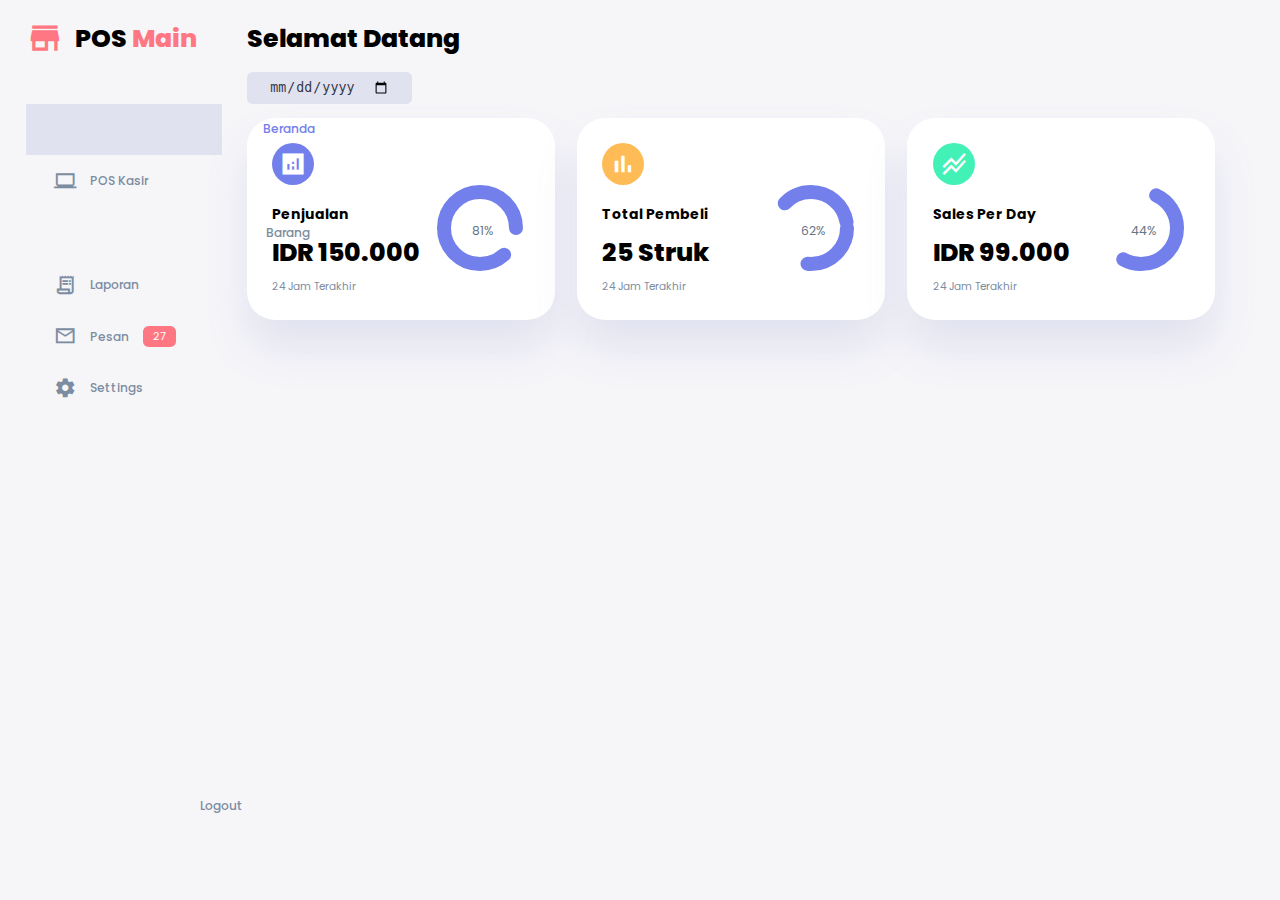
==== app/statics/index.html @ 7552d76f "Initial commit: Setting up basic web application structure" ====
<!DOCTYPE html>
<html lang="en">
<head>
  <meta charset="UTF-8">
  <meta name="viewport" content="width=device-width, initial-scale=1.0">
  <title>POS Main</title>
  
  <!-- MATERIAL CDN -->
  <link href="https://fonts.googleapis.com/icon?family=Material+Icons+Sharp" rel="stylesheet">
  <!-- STYLESHEET -->
  <link rel="stylesheet" href="style.css">
</head>
<body>
  <div class="container">
    <!------------------- ASIDE START ------------------->
    <aside>
      <div class="top">
        <div class="logo">
          <div class="logo-icon">
            <span class="material-icons-sharp">store</span>
          </div>
          <h1>POS <span class="danger">Main</span></h1>
        </div>
        <div class="close">
          <span class="material-icons-sharp">close</span>
        </div>
      </div>

      <div class="sidebar">
        <!--
        <a href="#">
          <span class="material-icons-sharp">person_outline</span>
          <h3>Customers</h3>
        </a>
        <a href="#">
          <span class="material-icons-sharp">insights</span>
          <h3>Analytics</h3>
        </a>
        <a href="#">
          <span class="material-icons-sharp">report_gmailerrorred</span>
          <h3>Reports</h3>
        </a>
        <a href="#">
          <span class="material-icons-sharp">add</span>
          <h3>Add Product</h3>
        </a>
        -->
        <a href="#" class="active">
          <span class="material-icons-sharp">grid_view</span>
          <h3>Beranda</h3>
        </a>
        <a href="#">
          <span class="material-icons-sharp">computer</span>
          <h3>POS Kasir</h3>
        </a>
        <a href="#">
          <span class="material-icons-sharp">inventory</span>
          <h3>Barang</h3>
        </a>
        <a href="#">
          <span class="material-icons-sharp">receipt_long</span>
          <h3>Laporan</h3>
        </a>
        <a href="#">
          <span class="material-icons-sharp">mail_outline</span>
          <h3>Pesan</h3>
          <span class="count">27</span>
        </a>
        <a href="#">
          <span class="material-icons-sharp">settings</span>
          <h3>Settings</h3>
        </a>
        <a href="#">
          <span class="material-icons-sharp">logout</span>
          <h3>Logout</h3>
        </a>
      </div>
    </aside>
    <!------------------- ASIDE END ------------------->
    <!------------------- MAIN START ------------------->
    <main>
      <h1>Selamat Datang</h1>

      <div class="date">
        <input type="date" name="" id="">
      </div>

      <div class="insights">
        <!------------------- SALES START ------------------->
        <div class="sales">
          <span class="material-icons-sharp">analytics</span>
          <div class="middle">
            <div class="left">
              <h3>Penjualan</h3>
              <h1>IDR 150.000</h1>
            </div>
            <div class="progress">
              <svg>
                <circle cx="38" cy="38" r="36"></circle>
              </svg>
              <div class="number">
                <p>81%</p>
              </div>
            </div>
          </div>
          <small class="text-muted">24 Jam Terakhir</small>
        </div>
        <!------------------- STRUK START ------------------->
        <div class="struk">
          <span class="material-icons-sharp">bar_chart</span>
          <div class="middle">
            <div class="left">
              <h3>Total Pembeli</h3>
              <h1>25 Struk</h1>
            </div>
            <div class="progress">
              <svg>
                <circle cx="38" cy="38" r="36"></circle>
              </svg>
              <div class="number">
                <p>62%</p>
              </div>
            </div>
          </div>
          <small class="text-muted">24 Jam Terakhir</small>
        </div>
        <!------------------- SPD START ------------------->
        <div class="spd">
          <span class="material-icons-sharp">stacked_line_chart</span>
          <div class="middle">
            <div class="left">
              <h3>Sales Per Day</h3>
              <h1>IDR 99.000</h1>
            </div>
            <div class="progress">
              <svg>
                <circle cx="38" cy="38" r="36"></circle>
              </svg>
              <div class="number">
                <p>44%</p>
              </div>
            </div>
          </div>
          <small class="text-muted">24 Jam Terakhir</small>
        </div>
      </div>
    </main>
    <!------------------- MAIN END ------------------->
  </div>
</body>
</html>
---- app/statics/style.css ----
@import url('https://fonts.googleapis.com/css2?family=Poppins:wght@300;400;500;600;700;800&display=swap');

/* ===================== ROOT VARIABLES ===================== */
:root {
  --color-primary: #7380ec;
  --color-danger: #ff7782;
  --color-success: #41f1b6;
  --color-warning: #ffbb55;
  --color-white: #fff;
  --color-info-dark: #7d8da1;
  --color-info-light: #dce1eb;
  --color-dark: #363949;
  --color-light: rgba(132, 139, 200, 0.18);
  --color-primary-variant: #111e88;
  --color-dark-variant: #677483;
  --color-background: #f6f6f9;

  --card-border-radius: 2rem;
  --border-radius-1: 0.4rem;
  --border-radius-2: 0.8rem;
  --border-radius-3: 1.2rem;

  --card-padding: 1.8rem;
  --padding-1: 1.2rem;

  --box-shadow: 0 2rem 3rem var(--color-light);
}

* {
  margin: 0;
  padding: 0;
  outline: 0;
  appearance: none;
  border: 0;
  text-decoration: none;
  list-style: none;
  box-sizing: border-box;
}

html {
  font-size: 14px;
}

body {
  width: 100vw;
  height: 100vh;
  font-family: poppins, sans-serif;
  font-size: 0.88rem;
  background: var(--color-background);
  user-select: none;
  overflow-x: hidden;
}

.container {
  display: grid;
  width: 96%;
  margin: 0 auto;
  gap: 1.8rem;
  grid-template-columns: 14rem auto 1rem;
}

a {
  color: var(--color-dark);
}

h1 {
  font-weight: 800;
  font-size: 1.8rem;
}

h2 {
  font-size: 1.4rem;
}

h3 {
  font-size: 0.87rem;
}

h4 {
  font-size: 0.8rem;
}

h5 {
  font-size: 0.77rem;
}

small {
  font-size: 0.75rem;
}

.profile-photo {
  width: 2.8rem;
  height: 2.8rem;
  border-radius: 50%;
  overflow: hidden;
}

.text-muted {
  color: var(--color-info-dark);
}

p {
  color: var(--color-dark-variant);
}

b {
  color: var(--color-dark);
}

.primary {
  color: var(--color-primary);
}

.danger {
  color: var(--color-danger);
}

.success {
  color: var(--color-success);
}

.warning {
  color: var(--color-warning);
}

/* ===================== ASIDE ===================== */
aside {
  height: 100vh;
}

aside .top {
  display: flex;
  align-items: center;
  justify-content: space-between;
  margin-top: 1.4rem;
}

aside .logo {
  display: flex;
  gap: 0.8rem;
}

aside .logo .logo-icon {
  color: var(--color-danger);
}

aside .logo .logo-icon .material-icons-sharp {
  font-size: 2.7rem;
}

aside .close {
  display: none;
}

/* ===================== SIDEBAR ===================== */
aside .sidebar {
  display: flex;
  flex-direction: column;
  height: 84vh;
  position: relative;
  top: 3rem;
}

aside h3 {
  font-weight: 500;
}

aside .sidebar a {
  display: flex;
  color: var(--color-info-dark);
  margin-left: 2rem;
  gap: 1rem;
  align-items: center;
  position: relative;
  height: 3.7rem;
  transition: all 300ms ease;
}

aside .sidebar a span {
  font-size: 1.6rem;
  transition: all 300ms ease;
}

aside .sidebar a:last-child {
  position: absolute;
  bottom: 2rem;
  width: 100%;
}

aside .sidebar a.active {
  background: var(--color-light);
  color: var(--color-primary);
  margin-left: 0;
}

aside .sidebar a.active:before {
  content: "";
  width: 6px;
  height: 100%;
  background: var(--color-primary);
}

aside .sidebar a.active span {
  color: var(--color-primary);
  margin-left: calc(1rem - 3px);
}

aside .sidebar a:hover {
  color: var(--color-primary);
}

aside .sidebar a:hover span {
  margin-left: 1rem;
}

aside .sidebar .count {
  background: var(--color-danger);
  color: var(--color-white);
  padding: 2px 10px;
  font-size: 11px;
  border-radius: var(--border-radius-1);
}

/* ===================== MAIN ===================== */
main {
  margin-top: 1.4rem;
}

main .date {
  display: inline-block;
  background: var(--color-light);
  border-radius: var(--border-radius-1);
  margin-top: 1rem;
  padding: 0.5rem 1.6rem;
}

main .date input[type="date"] {
  background: transparent;
  color: var(--color-dark);
}

main .insights {
  display: grid;
  grid-template-columns: repeat(3, 1fr);
  gap: 1.6rem;
}

main .insights > div {
  background: var(--color-white);
  padding: var(--card-padding);
  border-radius: var(--card-border-radius);
  margin-top: 1rem;
  box-shadow: var(--box-shadow);
  transition: all 300ms ease;
}

main .insights > div:hover {
  box-shadow: none;
}

main .insights > div span {
  background: var(--color-primary);
  padding: 0.5rem;
  border-radius: 50%;
  color: var(--color-white);
  font-size: 2rem;
}

main .insights > div.struk span {
  background: var(--color-warning);
}

main .insights > div.spd span {
  background: var(--color-success);
}

main .insights > div .middle {
  display: flex;
  align-items: center;
  justify-content: space-between;
}

main .insights h3 {
  margin: 1rem 0 0.6rem;
  font-size: 1rem;
}

main .insights .progress {
  position: relative;
  width: 92px;
  height: 92px;
  border-radius: 50%;
}

main .insights svg {
  width: 7rem;
  height: 7rem;
}

main .insights svg circle {
  fill: none;
  stroke: var(--color-primary);
  stroke-width: 14;
  stroke-linecap: round;
  transform: translate(5px, 5px);
  stroke-dasharray: 110;
  stroke-dashoffset: 92;
}

main .insights .sales svg circle {
  stroke-dashoffset: -30;
  stroke-dasharray: 200;
}

main .insights .struk svg circle {
  stroke-dashoffset: 20;
  stroke-dasharray: 80;
}

main .insights .spd svg circle {
  stroke-dashoffset: 35;
  stroke-dasharray: 110;
}

main .insights .progress .number {
  position: absolute;
  top: 0;
  left: 0;
  height: 100%;
  width: 100%;
  display: flex;
  justify-content: center;
  align-items: center;
}
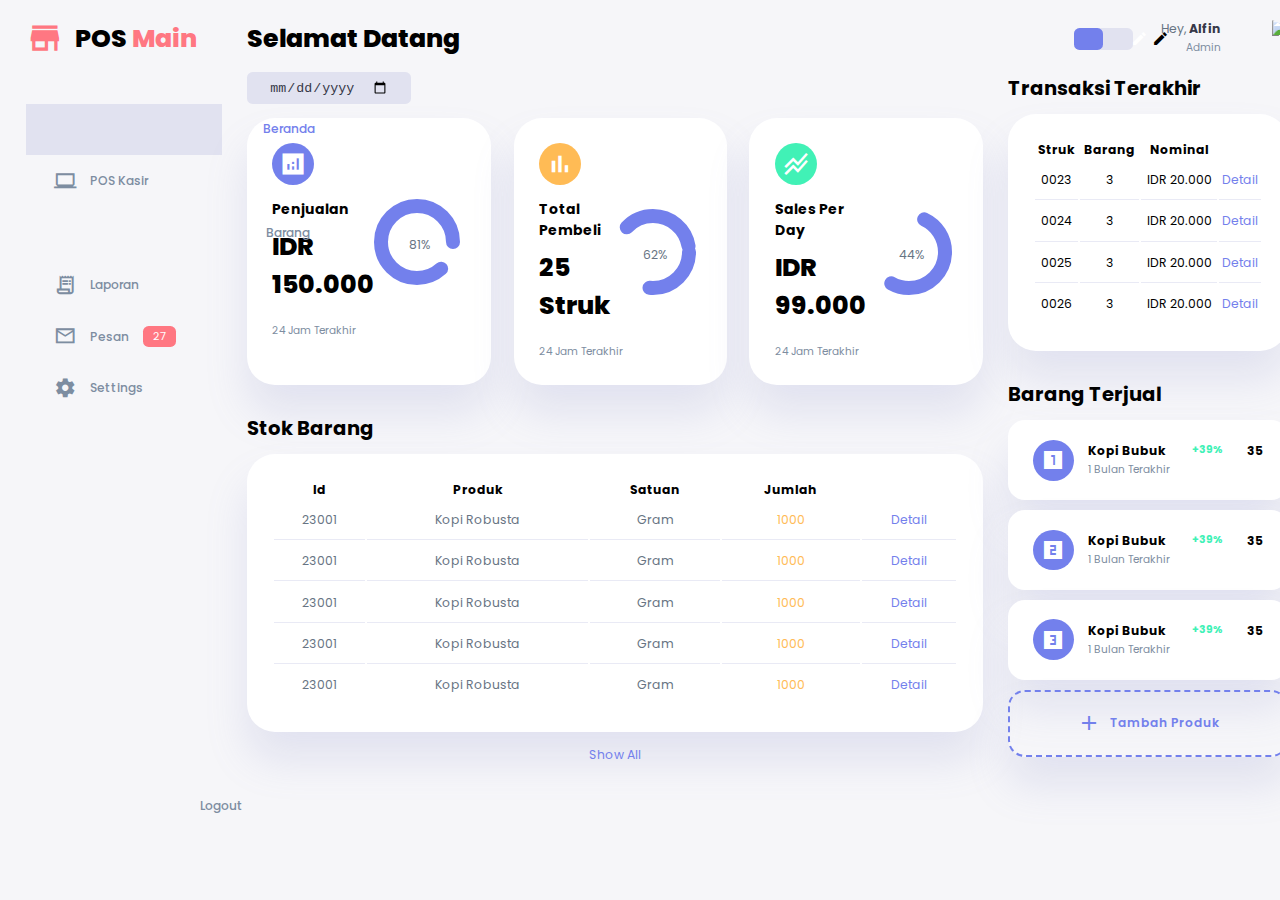
==== commit 52f2efc5: "Feat: UI - dashboard done" ====
--- a/app/statics/index.html
+++ b/app/statics/index.html
@@ -27,24 +27,6 @@
       </div>
 
       <div class="sidebar">
-        <!--
-        <a href="#">
-          <span class="material-icons-sharp">person_outline</span>
-          <h3>Customers</h3>
-        </a>
-        <a href="#">
-          <span class="material-icons-sharp">insights</span>
-          <h3>Analytics</h3>
-        </a>
-        <a href="#">
-          <span class="material-icons-sharp">report_gmailerrorred</span>
-          <h3>Reports</h3>
-        </a>
-        <a href="#">
-          <span class="material-icons-sharp">add</span>
-          <h3>Add Product</h3>
-        </a>
-        -->
         <a href="#" class="active">
           <span class="material-icons-sharp">grid_view</span>
           <h3>Beranda</h3>
@@ -85,6 +67,7 @@
         <input type="date" name="" id="">
       </div>
 
+      <!------------------- INSIGHTS START ------------------->
       <div class="insights">
         <!------------------- SALES START ------------------->
         <div class="sales">
@@ -144,8 +127,178 @@
           <small class="text-muted">24 Jam Terakhir</small>
         </div>
       </div>
+
+      <!------------------- SUPPLIES START ------------------->
+      <div class="supplies">
+        <h2>Stok Barang</h2>
+        <table>
+          <thead>
+            <tr>
+              <th>Id</th>
+              <th>Produk</th>
+              <th>Satuan</th>
+              <th>Jumlah</th>
+              <th></th>
+            </tr>
+          </thead>
+          <tbody>
+            <tr>
+              <td>23001</td>
+              <td>Kopi Robusta</td>
+              <td>Gram</td>
+              <td class="warning">1000</td>
+              <td class="primary"> Detail</td>
+            </tr>
+            <tr>
+              <td>23001</td>
+              <td>Kopi Robusta</td>
+              <td>Gram</td>
+              <td class="warning">1000</td>
+              <td class="primary"> Detail</td>
+            </tr>
+            <tr>
+              <td>23001</td>
+              <td>Kopi Robusta</td>
+              <td>Gram</td>
+              <td class="warning">1000</td>
+              <td class="primary"> Detail</td>
+            </tr>
+            <tr>
+              <td>23001</td>
+              <td>Kopi Robusta</td>
+              <td>Gram</td>
+              <td class="warning">1000</td>
+              <td class="primary"> Detail</td>
+            </tr>
+            <tr>
+              <td>23001</td>
+              <td>Kopi Robusta</td>
+              <td>Gram</td>
+              <td class="warning">1000</td>
+              <td class="primary"> Detail</td>
+            </tr>
+          </tbody>
+        </table>
+        <a href="">Show All</a>
+      </div>
     </main>
     <!------------------- MAIN END ------------------->
+
+    <!------------------- RIGHT START ------------------->
+    <div class="right">
+      <!------------------- TOP START ------------------->
+      <div class="top">
+        <button id="menu-btn">
+          <span class="material-icons-sharp">menu</span>
+        </button>
+        <div class="theme-toggler">
+          <span class="material-icons-sharp active">light_mode</span>
+          <span class="material-icons-sharp">dark_mode</span>
+        </div>
+        <div class="profile">
+          <div class="info">
+            <p>Hey, <b>Alfin</b></p>
+            <small class="text-muted">Admin</small>
+          </div>
+          <div class="profile-photo">
+            <img src="./img/profile-1.jpg">
+          </div>
+        </div>
+      </div>
+
+      <!------------------- ACTIVITIES START ------------------->
+      <div class="activities">
+        <h2>Transaksi Terakhir</h2>
+        <table>
+          <thead>
+            <tr>
+              <th>Struk</th>
+              <th>Barang</th>
+              <th>Nominal</th>
+              <th></th>
+            </tr>
+          </thead>
+          <tbody>
+            <tr>
+              <td>0023</td>
+              <td>3</td>
+              <td>IDR 20.000</td>
+              <td class="primary">Detail</td>
+            </tr>
+            <tr>
+              <td>0024</td>
+              <td>3</td>
+              <td>IDR 20.000</td>
+              <td class="primary">Detail</td>
+            </tr>
+            <tr>
+              <td>0025</td>
+              <td>3</td>
+              <td>IDR 20.000</td>
+              <td class="primary">Detail</td>
+            </tr>
+            <tr>
+              <td>0026</td>
+              <td>3</td>
+              <td>IDR 20.000</td>
+              <td class="primary">Detail</td>
+            </tr>
+          </tbody>
+        </table>
+      </div>
+
+    <!------------------- PRODUCT SOLD START ------------------->
+    <div class="products-sold">
+      <h2>Barang Terjual</h2>
+      <div class="item">
+        <div class="icon primary">
+          <span class="material-icons-sharp">looks_one</span>
+        </div>
+        <div class="right">
+          <div class="info">
+            <h3>Kopi Bubuk</h3>
+            <small class="text-muted">1 Bulan Terakhir</small>
+          </div>
+          <h5 class="success">+39%</h5>
+          <h3>35</h3>
+        </div>
+      </div>
+      <div class="item">
+        <div class="icon primary">
+          <span class="material-icons-sharp">looks_two</span>
+        </div>
+        <div class="right">
+          <div class="info">
+            <h3>Kopi Bubuk</h3>
+            <small class="text-muted">1 Bulan Terakhir</small>
+          </div>
+          <h5 class="success">+39%</h5>
+          <h3>35</h3>
+        </div>
+      </div>
+      <div class="item">
+        <div class="icon primary">
+          <span class="material-icons-sharp">looks_3</span>
+        </div>
+        <div class="right">
+          <div class="info">
+            <h3>Kopi Bubuk</h3>
+            <small class="text-muted">1 Bulan Terakhir</small>
+          </div>
+          <h5 class="success">+39%</h5>
+          <h3>35</h3>
+        </div>
+      </div>
+      <div class="item add-product">
+        <div>
+          <span class="material-icons-sharp">add</span>
+          <h3>Tambah Produk</h3>
+        </div>
+      </div>
+    </div>
+    
+    <!------------------- RIGHT END ------------------->
+    </div>
   </div>
 </body>
 </html>--- a/app/statics/style.css
+++ b/app/statics/style.css
@@ -56,7 +56,7 @@
   width: 96%;
   margin: 0 auto;
   gap: 1.8rem;
-  grid-template-columns: 14rem auto 1rem;
+  grid-template-columns: 14rem auto 20rem;
 }
 
 a {
@@ -93,6 +93,10 @@
   height: 2.8rem;
   border-radius: 50%;
   overflow: hidden;
+}
+
+.profile-photo img {
+  width: 100%;
 }
 
 .text-muted {
@@ -238,6 +242,8 @@
   background: transparent;
   color: var(--color-dark);
 }
+
+/* ===================== INSIGHTS ===================== */
 
 main .insights {
   display: grid;
@@ -331,4 +337,190 @@
   display: flex;
   justify-content: center;
   align-items: center;
+}
+
+main .insights small {
+  margin-top: 1.3rem;
+  display: block;
+}
+
+/* ===================== SUPPLIES ===================== */
+main .supplies {
+  margin-top: 2rem;
+}
+
+main .supplies h2 {
+  margin-bottom: 0.8rem;
+}
+
+main .supplies table {
+  background: var(--color-white);
+  width: 100%;
+  border-radius: var(--card-border-radius);
+  padding: var(--card-padding);
+  text-align: center;
+  box-shadow: var(--box-shadow);
+  transition: all 300ms ease;
+}
+
+main .supplies table:hover {
+  box-shadow: none;
+}
+
+main table tbody td {
+  height: 2.8rem;
+  border-bottom: 1px solid var(--color-light);
+  color: var(--color-dark-variant);
+}
+
+main table tbody tr:last-child td {
+  border: none;
+}
+
+main .supplies a {
+  text-align: center;
+  display: block;
+  margin: 1rem auto;
+  color: var(--color-primary);
+}
+
+/* ===================== RIGHT ===================== */
+.right {
+  margin-top: 1.4rem;
+}
+
+.right .top {
+  display: flex;
+  align-items: center;
+  justify-content: end;
+  gap: 2rem;
+}
+
+.right .top button {
+  display: none;
+}
+
+.right .theme-toggler {
+  background: var(--color-light);
+  display: flex;
+  justify-content: space-between;
+  align-items: center;
+  height: 1.6rem;
+  width: 4.2rem;
+  cursor: pointer;
+  border-radius: var(--border-radius-1);
+}
+
+.right .theme-toggler span {
+  font-size: 1.2rem;
+  width: 50%;
+  height: 100%;
+  display: flex;
+  align-items: center;
+  justify-content: center;
+}
+
+.right .theme-toggler span.active {
+  background: var(--color-primary);
+  color: white;
+  border-radius: var(--border-radius-1);
+}
+
+.right .top .profile {
+  display: flex;
+  gap: 2rem;
+  text-align: right;
+}
+
+/* ===================== ACTIVITIES ===================== */
+.right .activities {
+  margin-top: 1rem;
+}
+
+.right .activities h2 {
+  margin-bottom: 0.8rem;
+}
+
+.right .activities table {
+  background: var(--color-white);
+  padding: var(--card-padding);
+  border-radius: var(--card-border-radius);
+  box-shadow: var(--box-shadow);
+  transition: all 300ms ease;
+  background: var(--color-white);
+  width: 100%;
+  text-align: center;
+}
+
+.right .activities table:hover {
+  box-shadow: none;
+}
+
+.right .activities table tbody td {
+  height: 2.8rem;
+  border-bottom: 1px solid var(--color-light);
+}
+
+.right .activities table tbody tr:last-child td {
+  border: none;
+}
+
+/* ===================== ACTIVITIES ===================== */
+.right .products-sold {
+  margin-top: 2rem;
+}
+
+.right .products-sold h2 {
+  margin-bottom: 0.8rem;
+}
+
+.right .products-sold .item {
+  background: var(--color-white);
+  display: flex;
+  align-items: center;
+  gap: 1rem;
+  margin-bottom: 0.7rem;
+  padding: 1.4rem var(--card-padding);
+  border-radius: var(--border-radius-3);
+  box-shadow: var(--box-shadow);
+  transition: all 300ms ease;
+}
+
+.right .products-sold .item:hover {
+  box-shadow: none;
+}
+
+.right .products-sold .item .right {
+  display: flex;
+  justify-content: space-between;
+  align-items: start;
+  margin: 0;
+  width: 100%;
+}
+
+.right .products-sold .item .icon {
+  padding: 0.6rem;
+  color: var(--color-white);
+  border-radius: 50%;
+  background: var(--color-primary);
+  display: flex;
+}
+
+.right .products-sold .add-product {
+  background-color: transparent;
+  border: 2px dashed var(--color-primary);
+  color: var(--color-primary);
+  display: flex;
+  align-items: center;
+  justify-content: center;
+}
+
+.right .products-sold .add-product div {
+  display: flex;
+  align-items: center;
+  gap: 0.6rem;
+}
+
+.right .products-sold .add-product div h3 {
+  font-weight: 600;
 }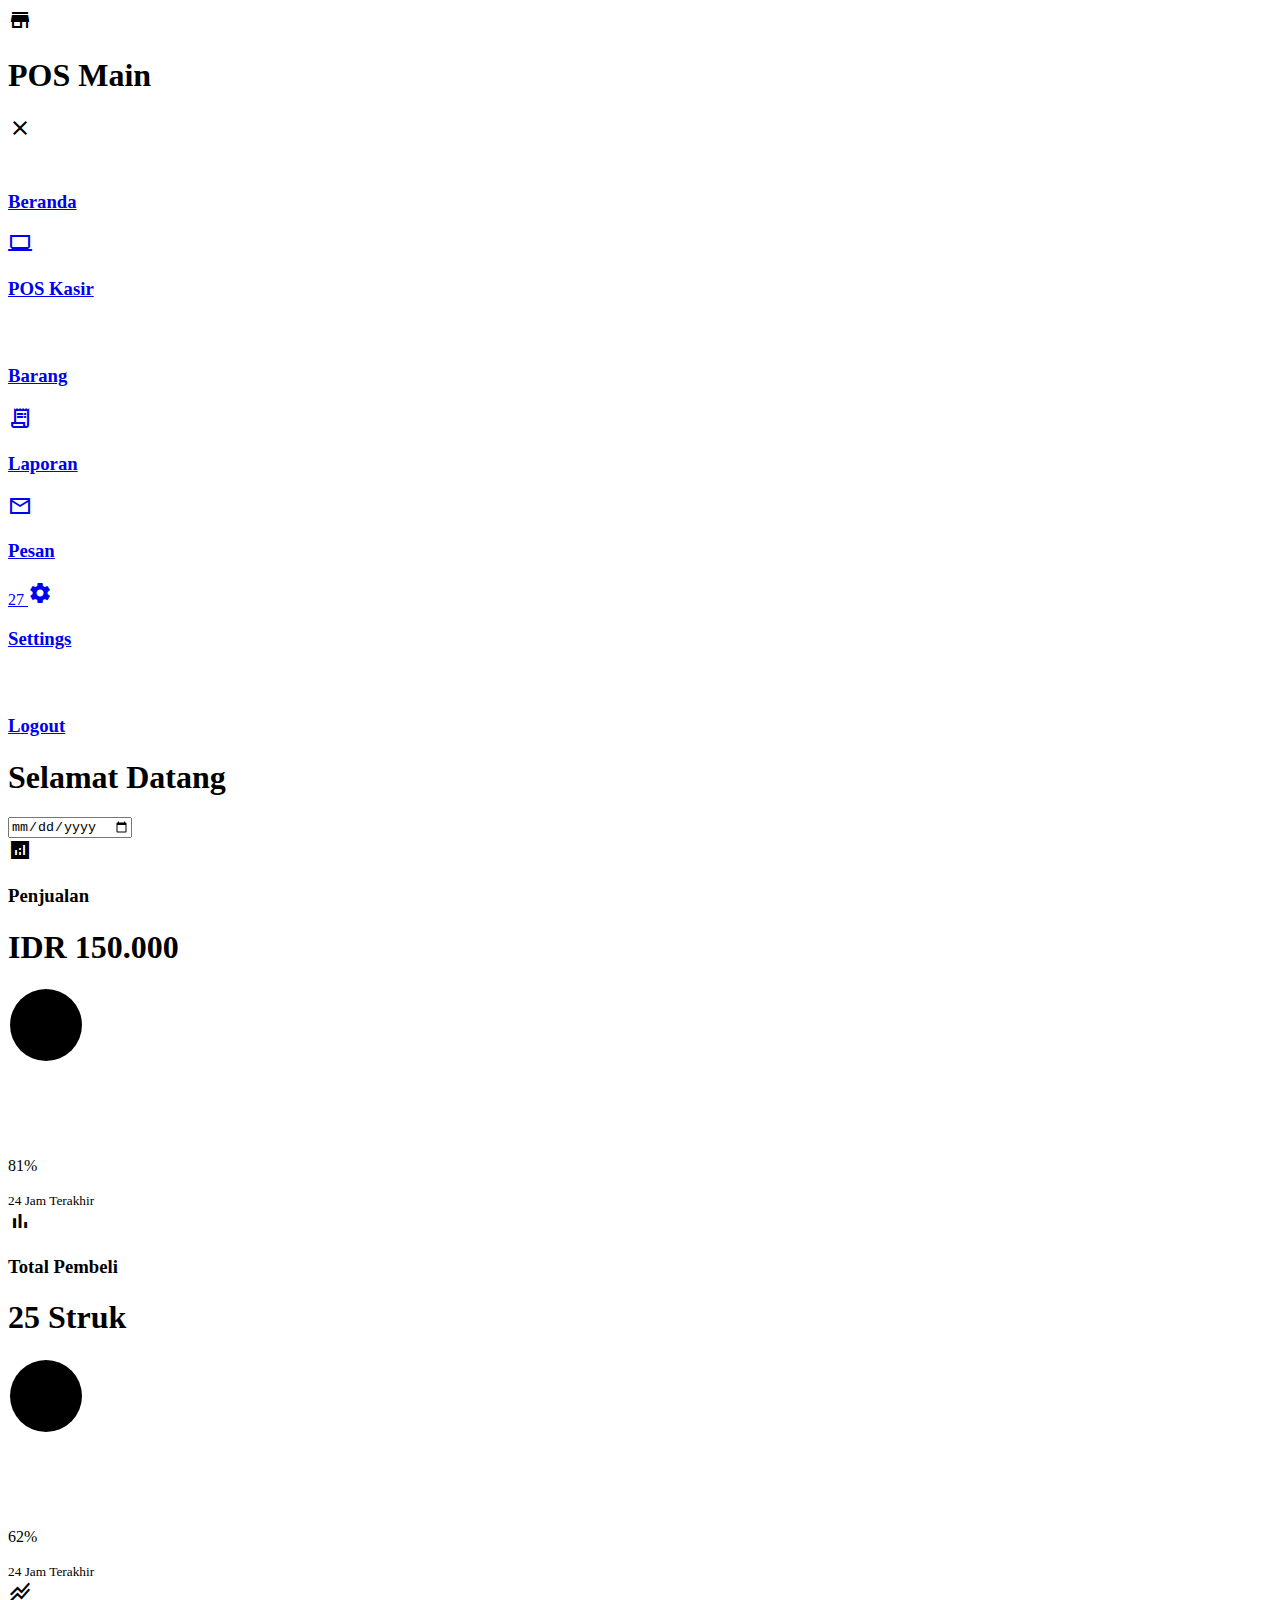
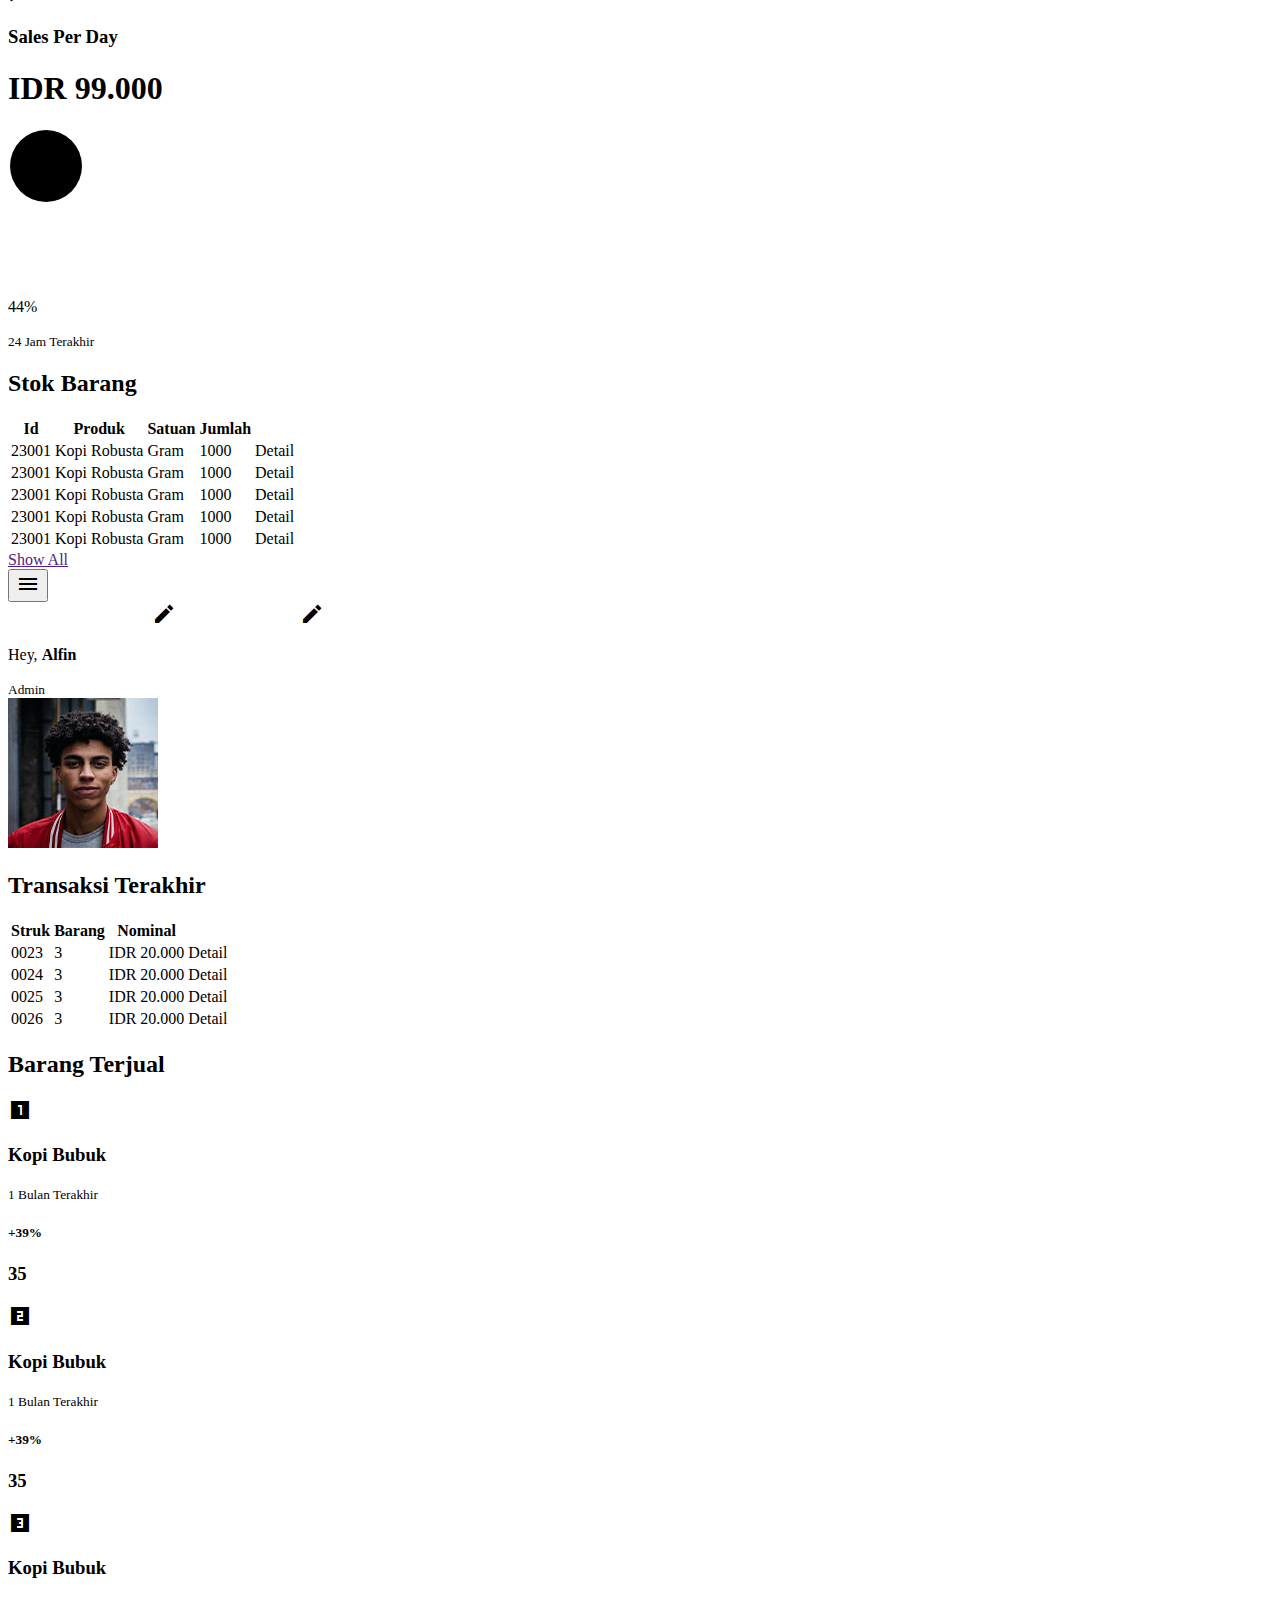
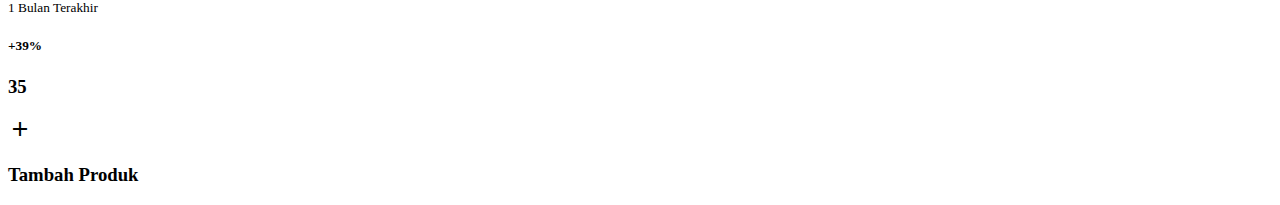
==== commit f49d92d6: "Fix: UI - CSS not load" ====
--- a/app/statics/index.html
+++ b/app/statics/index.html
@@ -8,7 +8,7 @@
   <!-- MATERIAL CDN -->
   <link href="https://fonts.googleapis.com/icon?family=Material+Icons+Sharp" rel="stylesheet">
   <!-- STYLESHEET -->
-  <link rel="stylesheet" href="style.css">
+  <link rel="stylesheet" href="/style.css">
 </head>
 <body>
   <div class="container">
